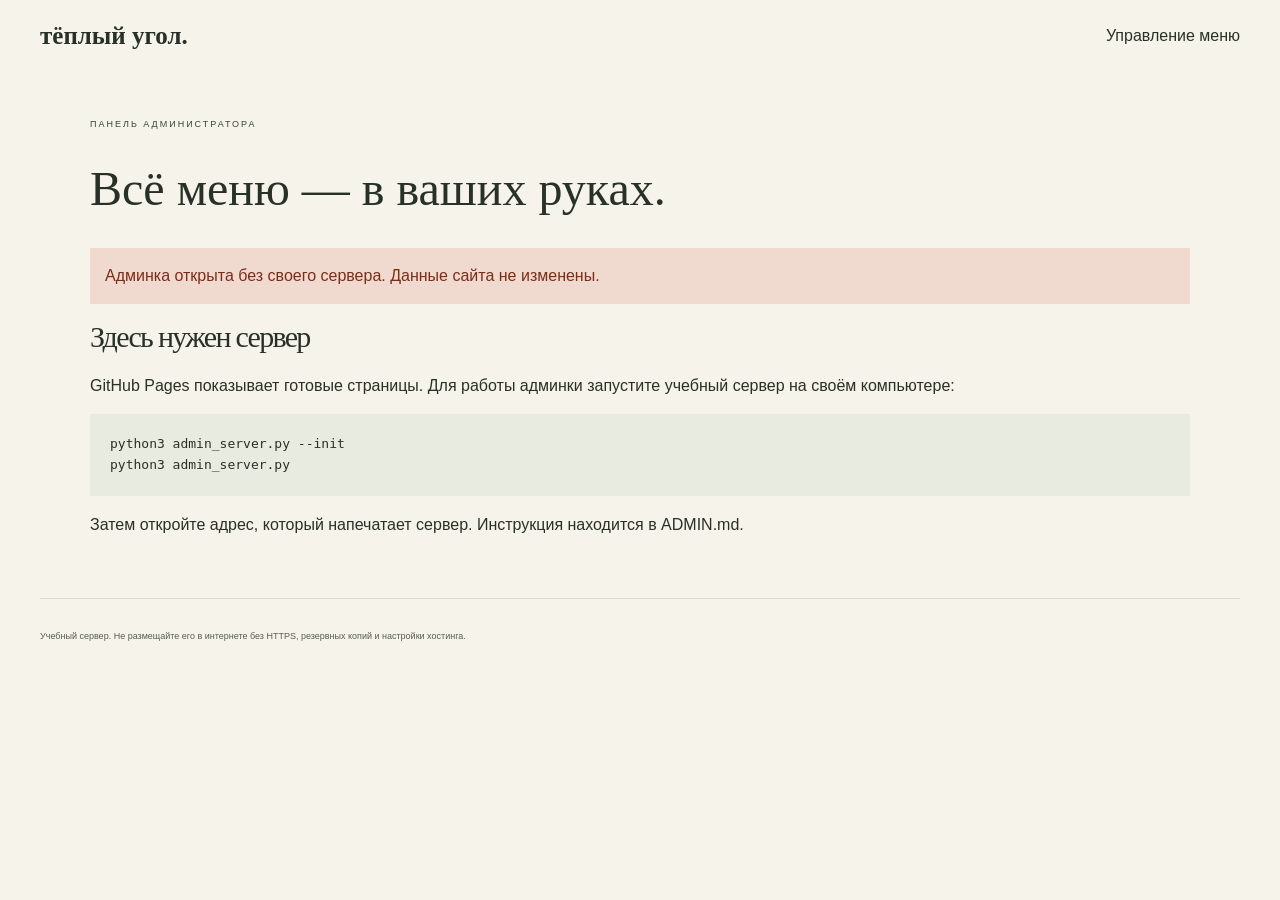
==== admin/index.html @ 33368c1c "Add authenticated local menu admin and static site export" ====
<!doctype html><html lang="ru"><head><meta charset="utf-8"><meta name="viewport" content="width=device-width,initial-scale=1"><meta name="robots" content="noindex"><title>Управление меню — Тёплый угол</title><link rel="stylesheet" href="../style.css"><link rel="stylesheet" href="admin.css"><script src="admin.js" defer></script></head><body><header class="container header"><a class="logo" href="../index.html">тёплый угол.</a><span>Управление меню</span></header><main class="container admin-main"><p class="eyebrow">ПАНЕЛЬ АДМИНИСТРАТОРА</p><h1>Всё меню — в ваших руках.</h1><p id="status" role="status" aria-live="polite">Проверяем подключение к серверу…</p><section id="login-panel" hidden><h2>Вход</h2><p>Используйте пароль, который установили при запуске учебного сервера.</p><form id="login-form"><label>Пароль<input id="password" type="password" autocomplete="current-password" required maxlength="1000"></label><button class="button" type="submit">Войти</button></form></section><section id="offline-panel" hidden><h2>Здесь нужен сервер</h2><p>GitHub Pages показывает готовые страницы. Для работы админки запустите учебный сервер на своём компьютере:</p><pre>python3 admin_server.py --init
python3 admin_server.py</pre><p>Затем откройте адрес, который напечатает сервер. Инструкция находится в ADMIN.md.</p></section><section id="editor" hidden><div class="admin-toolbar"><a class="button" href="../menu.html" target="_blank" rel="noopener">Посмотреть сайт ↗</a><button id="save" class="button" type="button">Сохранить на сервере</button><button id="export" type="button">Скачать сайт ZIP</button><button id="logout" type="button">Выйти</button></div><p class="admin-help">Сохранение обновляет учебный сервер для всех его посетителей. Чтобы изменить публичный сайт GitHub Pages, скачайте ZIP и загрузите его содержимое в репозиторий. Несохранённые изменения в ZIP не попадают.</p><section class="admin-settings"><h2>Сезонное предложение</h2><label>Какой сезон показывать<select id="season"><option value="winter">Осень / зима</option><option value="summer">Лето</option><option value="auto">Автоматически по месяцу</option></select></label><p class="admin-help">Автоматически: май–сентябрь — лето, октябрь–апрель — осень/зима. Часовой пояс — Москва. Новые рецепты и фото всё равно добавляет человек.</p><label>Заголовок баннера<input id="seasonTitle" required maxlength="500"></label><label>Описание баннера<textarea id="seasonDescription" required maxlength="500"></textarea></label></section><div class="section-heading"><h2>Позиции меню</h2><button id="add" class="button" type="button">+ Добавить позицию</button></div><div id="items"></div></section></main><footer class="container footer"><p>Учебный сервер. Не размещайте его в интернете без HTTPS, резервных копий и настройки хостинга.</p></footer></body></html>
---- style.css ----
:root{--paper:#f6f3eb;--ink:#283127;--muted:#686d61;--green:#354732;--line:#d8dccf;--rust:#a34b30;--serif:Georgia,'Times New Roman',serif}*{box-sizing:border-box}html{scroll-behavior:smooth;scroll-padding-top:25px}body{margin:0;background:var(--paper);color:var(--ink);font-family:Arial,Helvetica,sans-serif;line-height:1.6}a{color:inherit}button{font:inherit;cursor:pointer}:focus-visible{outline:3px solid #bd673f;outline-offset:5px}.container{width:min(1240px,calc(100% - 80px));margin-inline:auto}.announcement{text-align:center;background:var(--green);color:#f6f3eb;font-size:10px;letter-spacing:1.2px;padding:8px 15px}.header{display:flex;justify-content:space-between;align-items:center;gap:24px;padding-block:23px}.logo{display:flex;align-items:center;gap:12px;font-family:var(--serif);font-size:25px;font-weight:bold;text-decoration:none;line-height:1}.logo-mark{display:grid;place-items:center;width:42px;height:42px;border:1px solid var(--green);border-radius:50%;font-size:30px}.logo small{display:block;font-family:Arial,sans-serif;font-size:7px;letter-spacing:2.1px;font-weight:normal;margin-top:9px}nav{display:flex;align-items:center;gap:34px}nav a{font-size:12px;text-decoration:none}nav a:hover{text-decoration:underline;text-underline-offset:5px}.nav-cta{border-bottom:1px solid var(--ink);padding-block:8px}.menu-toggle{display:none}.arrow{display:inline-block;font-family:Arial,sans-serif}.hero{position:relative;min-height:700px;height:min(820px,82vh);background:#504231;overflow:hidden;color:#fff9ed;isolation:isolate}.hero-photo{position:absolute;inset:0;width:100%;height:100%;object-fit:cover;object-position:50% 55%;z-index:-3}.hero-shade{position:absolute;inset:0;z-index:-2;background:linear-gradient(90deg,rgba(17,25,17,.68),rgba(17,25,17,.2) 70%),linear-gradient(0deg,rgba(17,25,17,.48),transparent 60%)}.hero-content{height:100%;padding-block:50px 25px;display:flex;flex-direction:column;align-items:flex-start}.eyebrow{font-size:9px;letter-spacing:2px;font-weight:normal;margin:0 0 23px;color:var(--green)}.hero .eyebrow{color:#fff4df;margin-bottom:auto}.hero h1{font-family:var(--serif);font-size:clamp(65px,7.8vw,112px);font-weight:normal;line-height:.98;letter-spacing:-4px;margin:25px 0 35px}.hero h1 em{font-weight:normal;color:#e9d9b5}.hero-bottom{display:flex;align-items:flex-end;justify-content:space-between;width:100%;gap:35px}.hero-bottom p{font-size:14px;line-height:1.8;margin:0}.button{display:inline-flex;align-items:center;justify-content:center;gap:35px;text-decoration:none;font-size:12px;color:#fff9ed;background:var(--green);padding:17px 24px;min-height:48px;transition:background .2s}.button:hover{background:#526647}.hero .button{background:var(--paper);color:var(--ink);min-width:220px}.hero .button:hover{background:#e5dac2}.hero-caption{font-size:8px;letter-spacing:2px;border-top:1px solid #ffffff4d;width:100%;margin-top:40px;padding-top:18px}.quick-visit{display:flex;align-items:center;gap:30px;padding-block:24px}.quick-label{font-size:8px;letter-spacing:1.8px;color:var(--muted)}.quick-visit a{text-decoration:none;font-size:14px}.quick-visit a span{margin-left:20px}.quick-visit p{font-size:11px;color:var(--muted);margin:0 0 0 auto}.quick-visit p span{margin-inline:10px}.values{background:#e9ecdf;border-block:1px solid #d9dfce}.values>.container{display:flex;justify-content:space-between;align-items:center;gap:15px;padding-block:15px;font-size:10px;letter-spacing:.3px}.values span:nth-child(even){color:#73815b;font-size:20px}.section{padding-block:95px}.section-heading{display:flex;justify-content:space-between;align-items:flex-end;gap:30px;margin-bottom:33px}.section-heading .eyebrow{margin-bottom:16px}h2{font-family:var(--serif);font-size:clamp(35px,4vw,55px);font-weight:normal;line-height:1.1;letter-spacing:-1.7px;margin:0}.section-heading>p{font-size:12px;color:var(--muted);margin:0;line-height:1.8}.filters{display:flex;gap:25px;flex-wrap:wrap;border-bottom:1px solid var(--line);margin-bottom:32px}.filters button{font-size:12px;padding:12px 0 16px;background:none;border:0;border-bottom:2px solid transparent;color:var(--muted)}.filters button[aria-pressed=true]{color:var(--ink);border-bottom-color:var(--ink)}.menu-grid{display:grid;grid-template-columns:repeat(3,1fr);gap:32px 27px}.menu-card{min-width:0}.menu-card[hidden]{display:none}.item-art{position:relative;aspect-ratio:500/340;overflow:hidden;background:#d1c0a2}.item-art img{display:block;width:100%;height:100%;object-fit:cover;transition:transform .35s}.menu-card:hover .item-art img{transform:scale(1.035)}.item-art small{position:absolute;top:13px;left:13px;font-size:7px;letter-spacing:1px;background:#fbf6e9db;padding:5px 9px}.item-copy{padding:20px 0 13px;border-bottom:1px solid var(--line)}.item-copy>div{display:flex;justify-content:space-between;align-items:baseline;gap:10px}.item-copy h3{font-family:var(--serif);font-size:25px;font-weight:normal;margin:0 0 12px;line-height:1.2}.price{font-size:13px;white-space:nowrap}.item-copy p{font-size:12px;color:var(--muted);min-height:39px;margin:0 0 16px}.portion{font-size:9px;letter-spacing:1px;color:var(--muted)}.menu-note{font-size:11px;color:var(--muted);margin:25px 0 0}.about{background:#e8ebdf;padding-block:75px}.about-grid{display:grid;grid-template-columns:1fr 1fr;gap:85px;align-items:center}.about-photo{margin:0;position:relative}.about-photo img{display:block;width:100%;height:520px;object-fit:cover}.about-photo figcaption{position:absolute;left:22px;bottom:20px;font-size:8px;letter-spacing:1.4px;color:white;background:#263224b3;padding:10px 14px}.about-copy h2{margin-bottom:28px}.about-copy>p:not(.eyebrow){font-size:14px;color:#5b6554;line-height:1.9;max-width:420px}.text-link{display:inline-block;font-size:12px;text-underline-offset:8px;margin-top:16px}.visit-grid{display:grid;grid-template-columns:1fr 1.15fr;min-height:400px;border:1px solid var(--line)}.visit-info{padding:45px}.visit-info>div+div{margin-top:32px}.visit-info h3{font-size:9px;font-weight:normal;color:var(--muted);letter-spacing:2px;text-transform:uppercase;margin:0 0 11px}.visit-info p{font-family:var(--serif);font-size:24px;margin:0 0 6px}.visit-info small{font-size:10px;color:var(--muted)}.visit-info strong{font-family:Arial,sans-serif;font-size:16px;font-weight:normal;margin-left:20px}.amenities{display:flex;gap:10px;flex-wrap:wrap}.amenities span{font-size:10px;border:1px solid var(--line);padding:5px 11px;border-radius:20px}.visit-message{position:relative;isolation:isolate;display:flex;align-items:flex-end;padding:38px;color:#fff9ed;background:#54412b;overflow:hidden}.visit-message>img{position:absolute;inset:0;width:100%;height:100%;object-fit:cover;z-index:-2}.visit-message:after{content:'';position:absolute;inset:0;background:linear-gradient(0deg,#172017d9,#17201710);z-index:-1}.visit-message .eyebrow{color:#e9dfc8;font-size:8px}.visit-message h3{font-family:var(--serif);font-size:44px;font-weight:normal;line-height:1.1;margin:0 0 26px;letter-spacing:-1px}.visit-message .button{background:var(--paper);color:var(--ink)}.footer{border-top:1px solid var(--line);display:flex;align-items:center;justify-content:space-between;gap:25px;padding-block:30px}.footer-logo{font-family:var(--serif);font-size:25px;text-decoration:none;font-weight:bold;white-space:nowrap}.footer p{font-size:9px;color:var(--muted);margin:0}.footer>a:last-child{font-size:11px;white-space:nowrap}.sr-only{position:absolute;width:1px;height:1px;padding:0;margin:-1px;overflow:hidden;clip-path:inset(50%);white-space:nowrap;border:0}
@media(max-width:950px){.container{width:calc(100% - 48px)}nav{gap:22px}.quick-visit{gap:20px;flex-wrap:wrap}.quick-visit p{width:100%;margin:0}.about-grid{gap:35px}.about-photo img{height:460px}.visit-info{padding:28px}.visit-info p{font-size:21px}.visit-info strong{font-size:14px;margin-left:10px}.visit-message{padding:28px}.visit-message h3{font-size:37px}.item-copy h3{font-size:21px}}
@media(max-width:640px){.container{width:calc(100% - 36px)}.announcement{font-size:8px;letter-spacing:.5px}.header{padding-block:18px;flex-wrap:wrap;gap:16px}.logo{font-size:22px}.logo small{font-size:6px}.logo-mark{height:36px;width:36px;font-size:27px}.menu-toggle{display:block;padding:8px 12px;border:1px solid var(--line);background:transparent;font-size:12px;color:var(--ink)}nav{width:100%;justify-content:space-between;flex-wrap:wrap;gap:16px}body.js-ready nav:not(.is-open){display:none}.nav-cta{display:none}.hero{min-height:640px;height:calc(100svh - 110px);max-height:820px}.hero-photo{object-position:60% center}.hero-shade{background:linear-gradient(90deg,#14201499,#14201422),linear-gradient(0deg,#142014bb,transparent 80%)}.hero-content{padding-block:28px 20px}.hero .eyebrow{font-size:7px;letter-spacing:1.6px}.hero h1{font-size:clamp(56px,15vw,85px);letter-spacing:-2.5px;line-height:1.02;margin:45px 0 26px}.hero-bottom{flex-direction:column;align-items:flex-start;gap:22px}.hero-bottom p{font-size:12px}.hero .button{padding:14px 20px;min-width:205px}.hero-caption{margin-top:28px;font-size:6px;letter-spacing:1.5px;padding-top:15px}.quick-visit{padding-block:24px;gap:9px}.quick-label{width:100%;font-size:7px}.quick-visit a{font-size:16px}.quick-visit p{font-size:9px;margin-top:4px}.quick-visit p span{margin-inline:5px}.values>.container{display:grid;grid-template-columns:1fr 1fr;gap:12px;font-size:9px;text-align:center}.values span:nth-child(even){display:none}.section{padding-block:55px}.section-heading{flex-direction:column;align-items:flex-start;gap:16px;margin-bottom:22px}h2{font-size:37px;letter-spacing:-1.2px}.section-heading .eyebrow{font-size:8px}.section-heading>p{font-size:11px}.section-heading>p br{display:none}.filters{gap:22px;margin-bottom:25px}.filters button{font-size:10px}.menu-grid{grid-template-columns:1fr 1fr;gap:25px 13px}.item-art small{font-size:5px;letter-spacing:.4px;left:7px;top:8px;padding:4px 5px}.item-copy{padding-top:14px}.item-copy>div{flex-direction:column;gap:0}.item-copy h3{font-size:20px;min-height:48px;margin-bottom:5px}.price{font-size:12px;margin-bottom:10px}.item-copy p{font-size:10px;min-height:64px}.portion{font-size:8px}.menu-note{font-size:9px}.about{padding-block:40px}.about-grid{grid-template-columns:1fr;gap:35px}.about-photo img{height:350px}.about-photo figcaption{font-size:6px;left:15px;bottom:15px}.about-copy h2{font-size:37px}.about-copy>p:not(.eyebrow){font-size:13px}.visit-grid{grid-template-columns:1fr}.visit-info{padding:27px}.visit-info p{font-size:23px}.visit-info strong{font-size:14px}.visit-message{min-height:380px;padding:27px}.visit-message h3{font-size:40px}.footer{flex-wrap:wrap;gap:15px;padding-block:25px}.footer p{order:3;width:100%;font-size:8px}.footer>a:last-child{margin-left:auto}.footer-logo{font-size:23px}}
@media(prefers-reduced-motion:reduce){html{scroll-behavior:auto}*{transition:none!important}}
.link-arrow{display:inline-block;vertical-align:middle;flex-shrink:0}.quick-visit a{display:flex;align-items:center;gap:12px}.quick-visit a span{margin-left:0}
/* Общая навигация и внутренние страницы. */
nav a[aria-current="page"]{font-weight:bold;text-decoration:underline;text-underline-offset:7px;text-decoration-thickness:2px}.breadcrumb{display:flex;gap:13px;font-size:11px;color:var(--muted);padding-top:32px;border-top:1px solid var(--line)}.breadcrumb a{text-underline-offset:4px}.page-section{padding-top:45px}.page-section h1{font-family:var(--serif);font-size:clamp(40px,5vw,65px);font-weight:normal;line-height:1.1;letter-spacing:-2px;margin:0;max-width:800px}.page-callout{display:flex;align-items:center;justify-content:space-between;gap:30px;border-block:1px solid var(--line);padding-block:45px;margin-block:50px}.page-callout h2{font-size:38px}.page-callout .eyebrow{margin-bottom:14px}.page-callout p:not(.eyebrow){font-size:12px;color:var(--muted);margin:15px 0 0}.page-callout .button{flex-shrink:0}.footer-nav{display:flex;gap:20px;font-size:11px}.footer-nav a{text-underline-offset:5px}.visit-faq{padding-bottom:70px}.visit-faq h2{font-size:38px}.faq-grid{display:grid;grid-template-columns:repeat(3,1fr);gap:30px;margin-top:30px}.faq-grid article{border-top:1px solid var(--line);padding-top:20px}.faq-grid h3{font-size:16px;font-weight:normal;margin:0 0 10px}.faq-grid p{font-size:13px;color:var(--muted);margin:0}
@media(max-width:950px){nav{gap:20px}.nav-cta{display:none}.footer{flex-wrap:wrap}.footer p{order:3;flex-basis:100%}}
@media(max-width:640px){nav{gap:13px}nav a{font-size:11px}.breadcrumb{padding-top:20px;font-size:10px}.page-section{padding-top:30px}.page-section h1{font-size:39px;letter-spacing:-1px}.page-callout{flex-direction:column;align-items:flex-start;margin-block:35px;padding-block:30px;gap:23px}.page-callout h2,.visit-faq h2{font-size:31px}.faq-grid{grid-template-columns:1fr;gap:23px}.visit-faq{padding-bottom:45px}.footer-nav{gap:15px;font-size:10px}.footer p{order:4}}
/* Фотоменю, сезон и информация для гостей. */
.diet-tag{display:block;color:var(--green);font-size:10px;margin-top:10px}.ingredients{border-top:1px solid var(--line);margin-top:15px;padding-top:10px}.ingredients summary{font-size:11px;cursor:pointer;text-underline-offset:4px}.ingredients p{font-size:11px!important;min-height:0!important;margin:12px 0 0!important}.ingredients strong{font-weight:600}.menu-notes{margin-top:35px;background:#e8ebdf;padding:30px}.menu-notes h2{font-size:29px}.menu-notes p{font-size:13px;color:var(--muted);max-width:850px}.demo-note{font-size:11px!important;line-height:1.7;color:var(--muted);max-width:850px}.season-banner{display:flex;justify-content:space-between;align-items:center;gap:25px;background:#e7d8c2;padding:32px;margin:0 0 28px}.season-banner h2{font-size:35px}.season-banner .eyebrow{margin-bottom:12px}.season-banner p:not(.eyebrow){font-size:12px;margin:15px 0 0}.season-banner a{white-space:nowrap}.home-season{background:#e7d8c2;padding:50px;margin-block:55px}.home-season h2{font-size:45px}.home-season>p:not(.eyebrow){max-width:500px;font-size:14px;color:var(--muted);margin-block:24px}.contact-actions{display:flex;flex-wrap:wrap;align-items:center;gap:15px}.contact-actions .button{border:0;cursor:pointer;font-family:inherit}.contact-link{background:transparent;border:0;border-bottom:1px solid var(--green);padding:6px 0;color:var(--green);font-size:12px}.contact-actions small{flex-basis:100%}.gallery-section{padding-bottom:70px}.cafe-gallery{display:grid;grid-template-columns:repeat(3,1fr);gap:22px;margin-top:25px}.cafe-gallery figure{margin:0}.cafe-gallery img{width:100%;height:300px;object-fit:cover;display:block}.cafe-gallery figcaption{font-size:11px;color:var(--muted);margin-top:12px}dialog{width:min(520px,calc(100% - 36px));padding:35px;border:1px solid var(--line);background:var(--paper);color:var(--ink)}dialog::backdrop{background:#17201799}dialog h2{font-size:30px}dialog p:not(.eyebrow){font-size:14px;color:var(--muted)}.dialog-close{display:block;margin-left:auto;background:transparent;border:0;font-size:27px;color:var(--ink);cursor:pointer}
@media(max-width:640px){.season-banner{flex-direction:column;align-items:flex-start;padding:24px}.season-banner h2{font-size:30px}.season-banner a{white-space:normal}.filters{gap:12px}.filters button{font-size:9px}.home-season{padding:28px 22px;margin-block:35px}.home-season h2{font-size:35px}.menu-notes{padding:23px}.cafe-gallery{grid-template-columns:1fr;gap:25px}.cafe-gallery img{height:300px}.gallery-section{padding-bottom:45px}.ingredients summary{font-size:10px}.ingredients p{font-size:10px!important}.contact-actions{gap:14px}.diet-tag{font-size:9px}.demo-note{font-size:10px!important}}
body:not(.js-ready) .contact-actions button{display:none}
:root{--muted:#575e51}.home-season>p:not(.eyebrow){color:#505747}.skip-link{position:fixed;top:8px;left:8px;z-index:100;background:var(--paper);color:var(--ink);padding:12px 18px;transform:translateY(-160%)}.skip-link:focus{transform:translateY(0)}.menu-toggle,.dialog-close{min-width:44px;min-height:44px}.contact-link{min-height:44px}
.season-banner[hidden],.home-season[hidden]{display:none}.filters button:disabled{opacity:.55;cursor:default}
---- admin/admin.css ----
.admin-main{padding-block:45px;max-width:1100px}.admin-main h1{font-family:var(--serif);font-size:48px;line-height:1.1;font-weight:normal}.admin-main h2{font-size:30px;margin-bottom:20px}label{display:flex;flex-direction:column;font-size:12px;gap:7px}input,select,textarea{width:100%;padding:12px;background:#fffdf7;color:var(--ink);border:1px solid #a8ae9e;border-radius:3px;font:inherit;font-size:14px}textarea{min-height:90px;resize:vertical}button:not(.button){padding:10px 15px;background:transparent;border:1px solid #a8ae9e;color:var(--ink);font:inherit;cursor:pointer;min-height:44px}button:disabled{opacity:.55;cursor:wait}.button{border:0;font:inherit;font-size:12px;cursor:pointer}#login-form{max-width:400px;display:grid;gap:20px}#status{padding:15px;background:#e8ebdf;min-height:55px}#status.error{background:#f0d9cf;color:#7b2d18}.admin-toolbar{display:flex;flex-wrap:wrap;gap:12px;margin-block:25px}.admin-help{font-size:12px;color:var(--muted);line-height:1.8}.admin-settings{background:#e8ebdf;padding:28px;display:grid;gap:18px;margin-bottom:40px}.admin-settings h2{margin:0}.admin-item{padding:25px;border:1px solid var(--line);margin-bottom:22px;background:#fbf9f1}.admin-item h3{font-family:var(--serif);font-size:26px;font-weight:normal;margin-top:0}.item-fields{display:grid;grid-template-columns:1fr 1fr;gap:18px}.full-field{grid-column:1/-1}.check-label{flex-direction:row;align-items:center;gap:10px}.check-label input{width:20px;height:20px}.item-image{width:110px;height:80px;object-fit:cover}.item-actions{display:flex;align-items:center;justify-content:space-between;gap:15px;margin-top:20px}pre{white-space:pre-wrap;background:#e8ebdf;padding:20px;font-size:13px;overflow-wrap:anywhere}[hidden]{display:none!important}@media(max-width:640px){.admin-main h1{font-size:36px}.item-fields{grid-template-columns:1fr}.admin-item{padding:18px}.admin-settings{padding:20px}.admin-toolbar>*{flex-grow:1;text-align:center}.admin-main{padding-top:30px}}
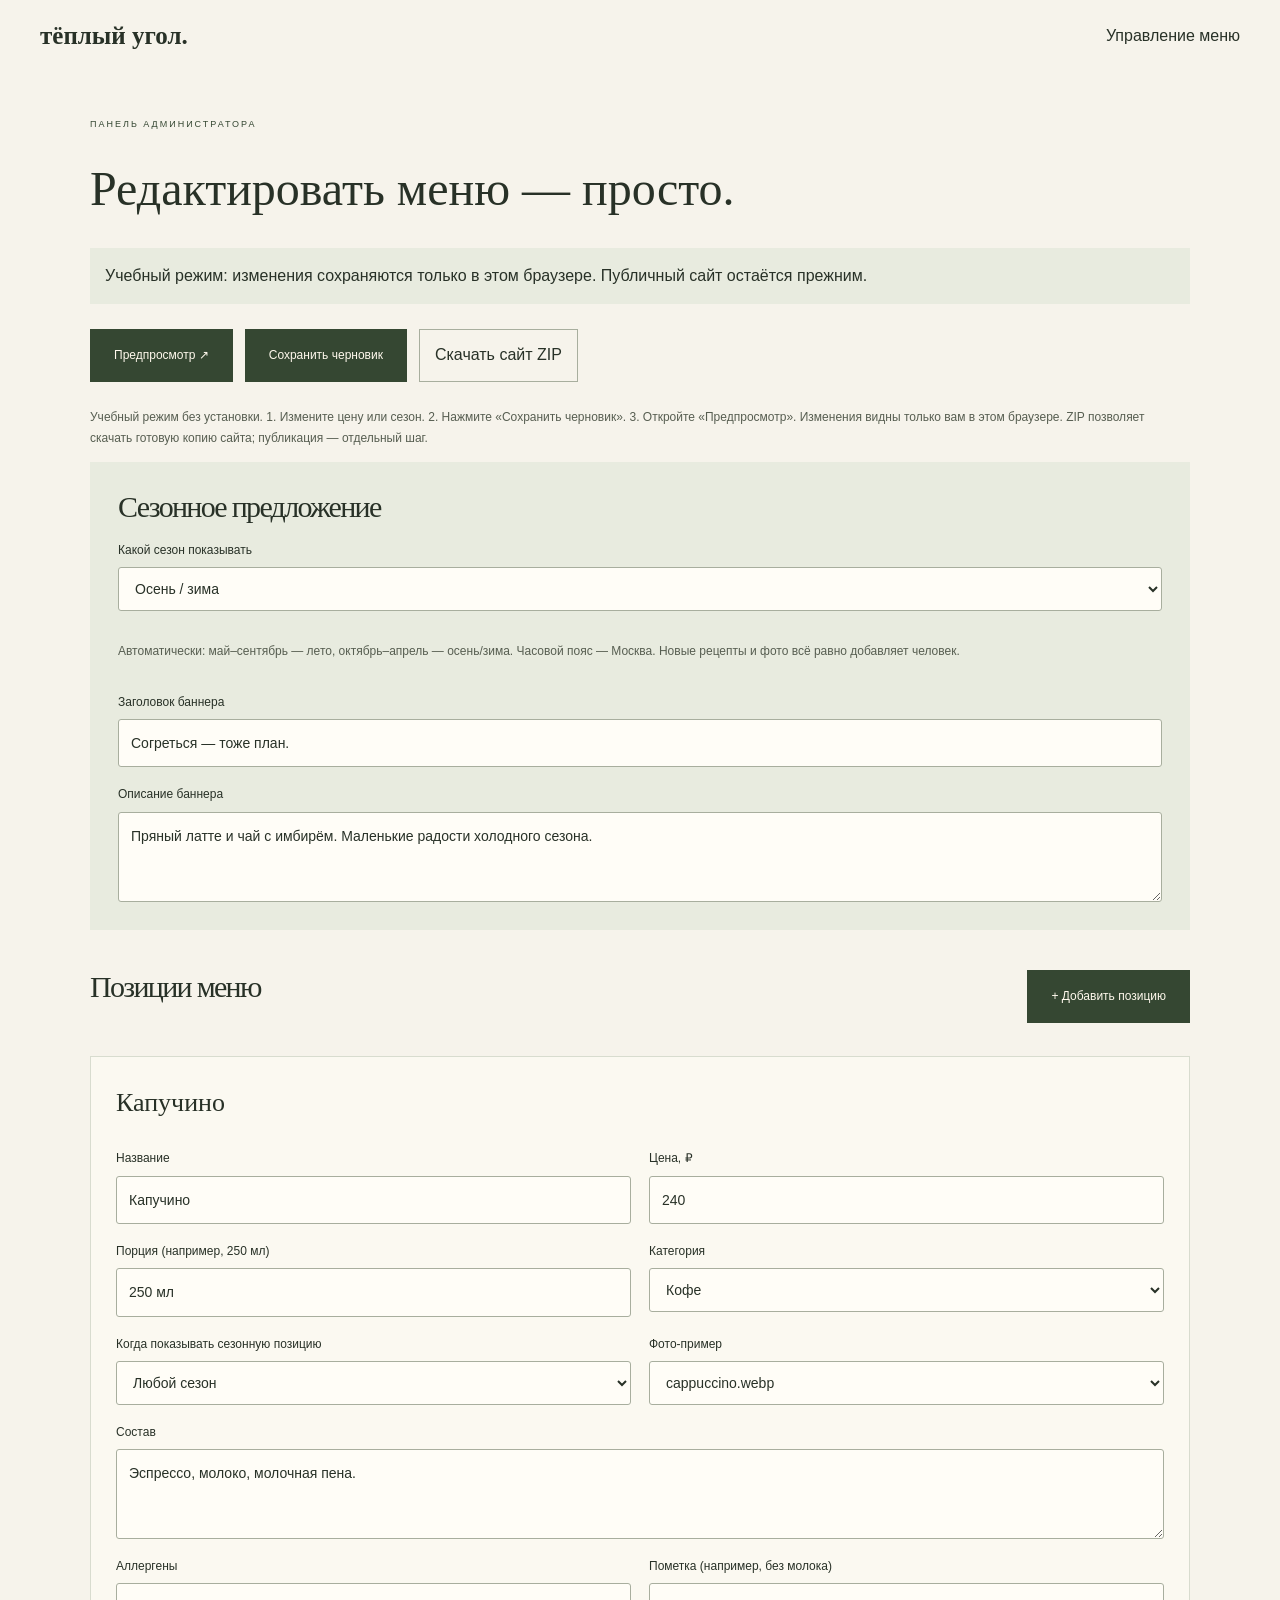
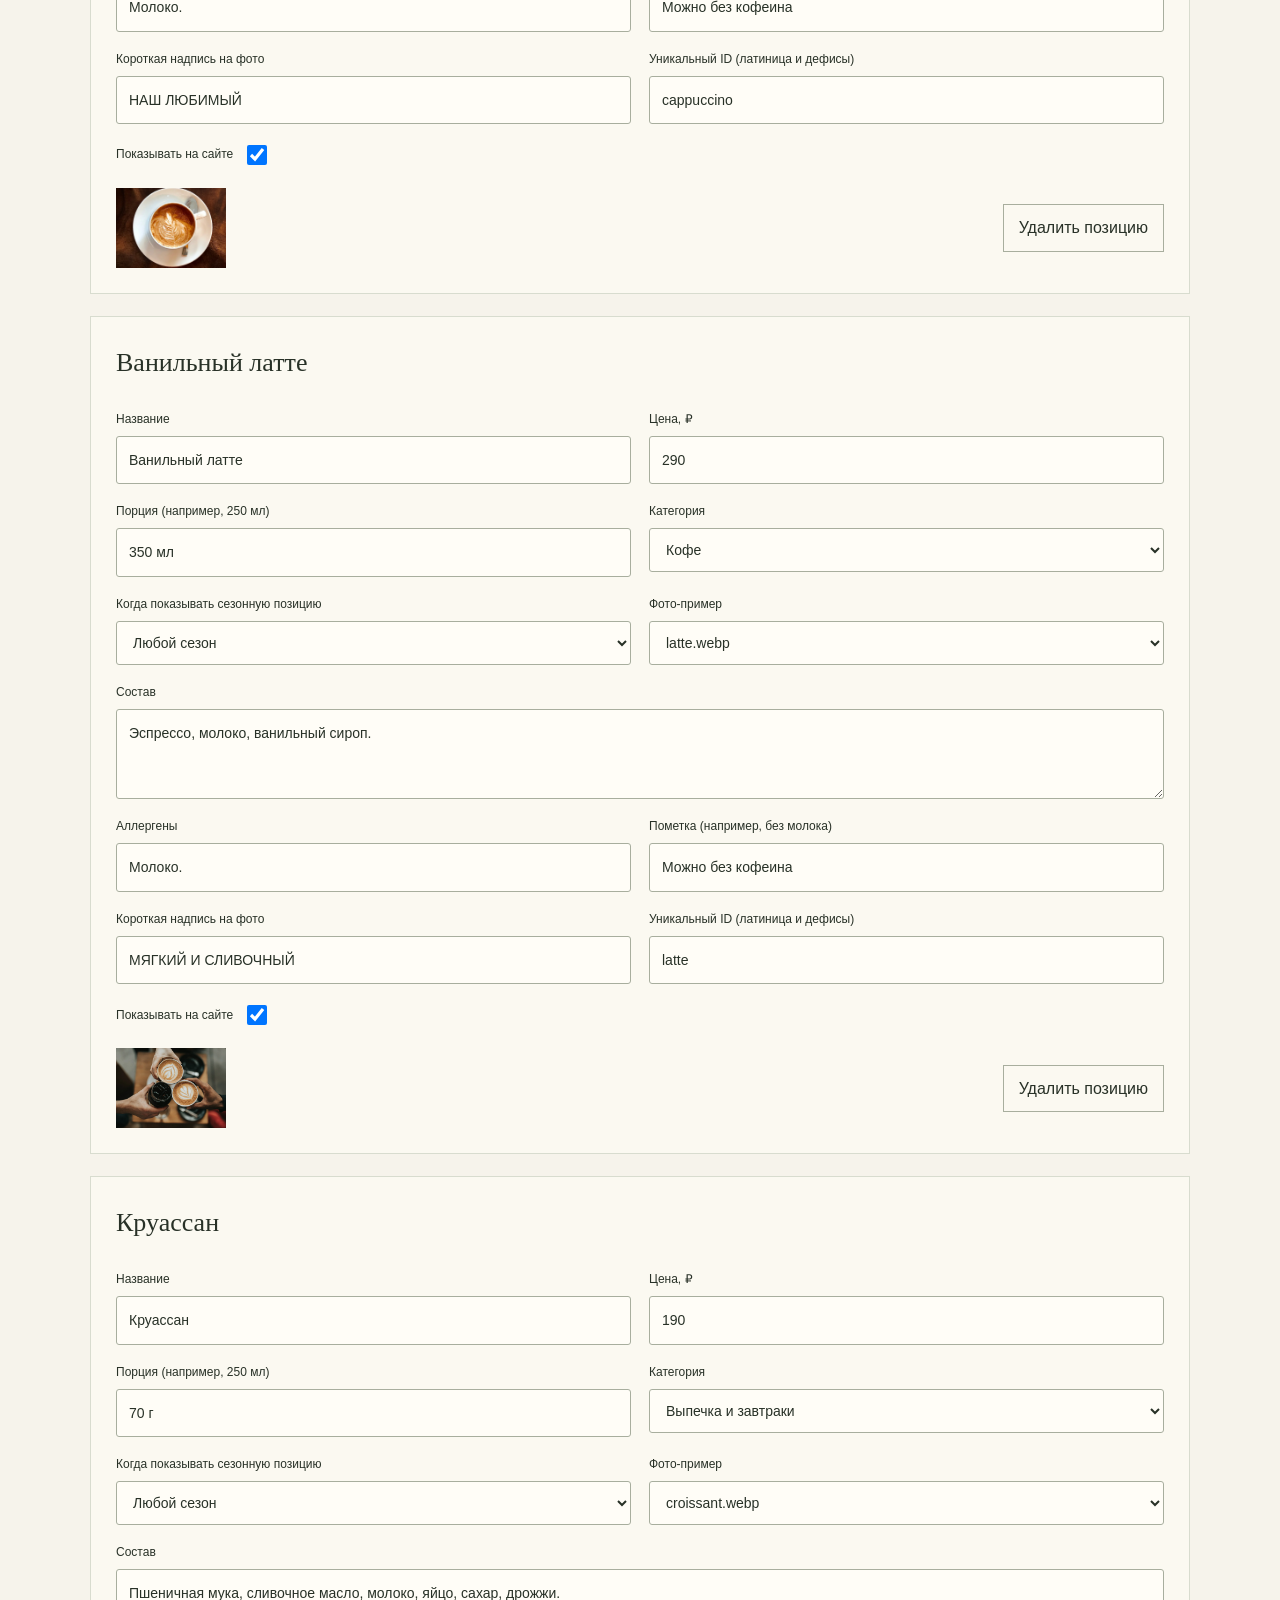
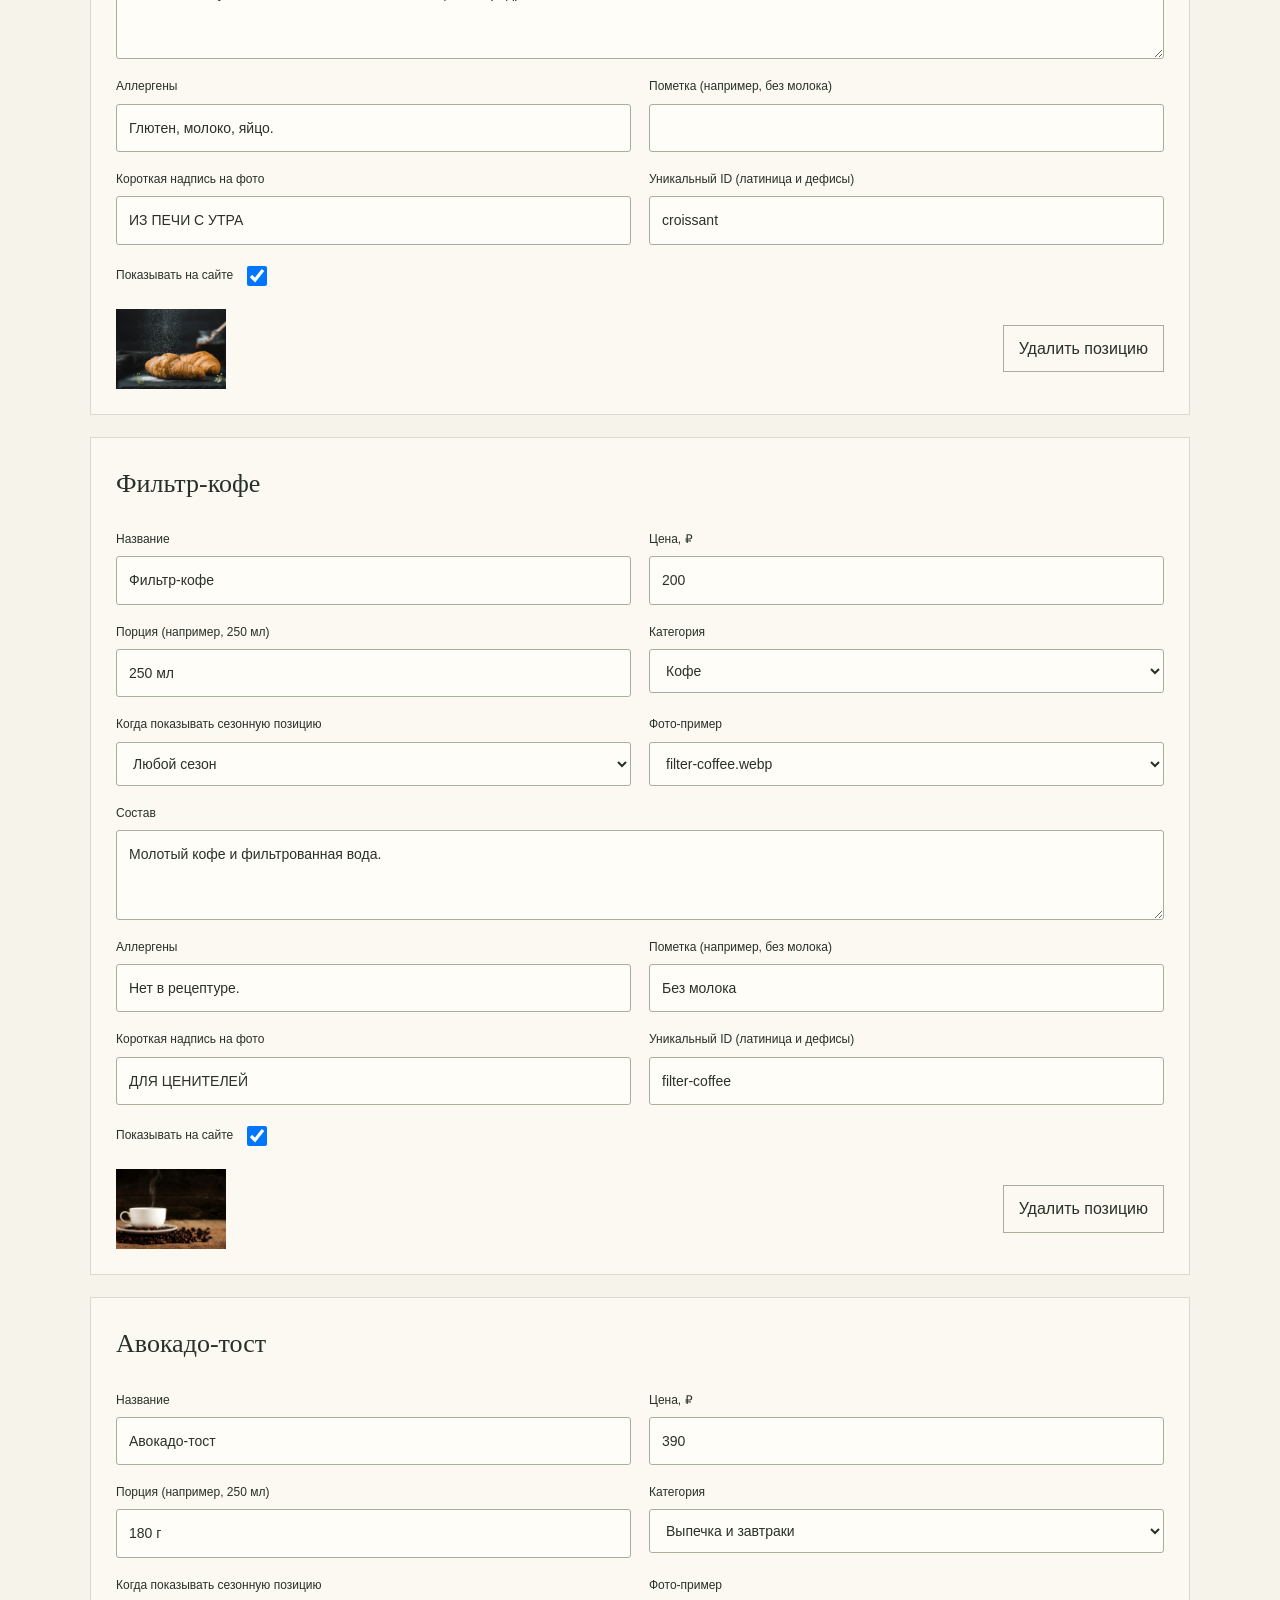
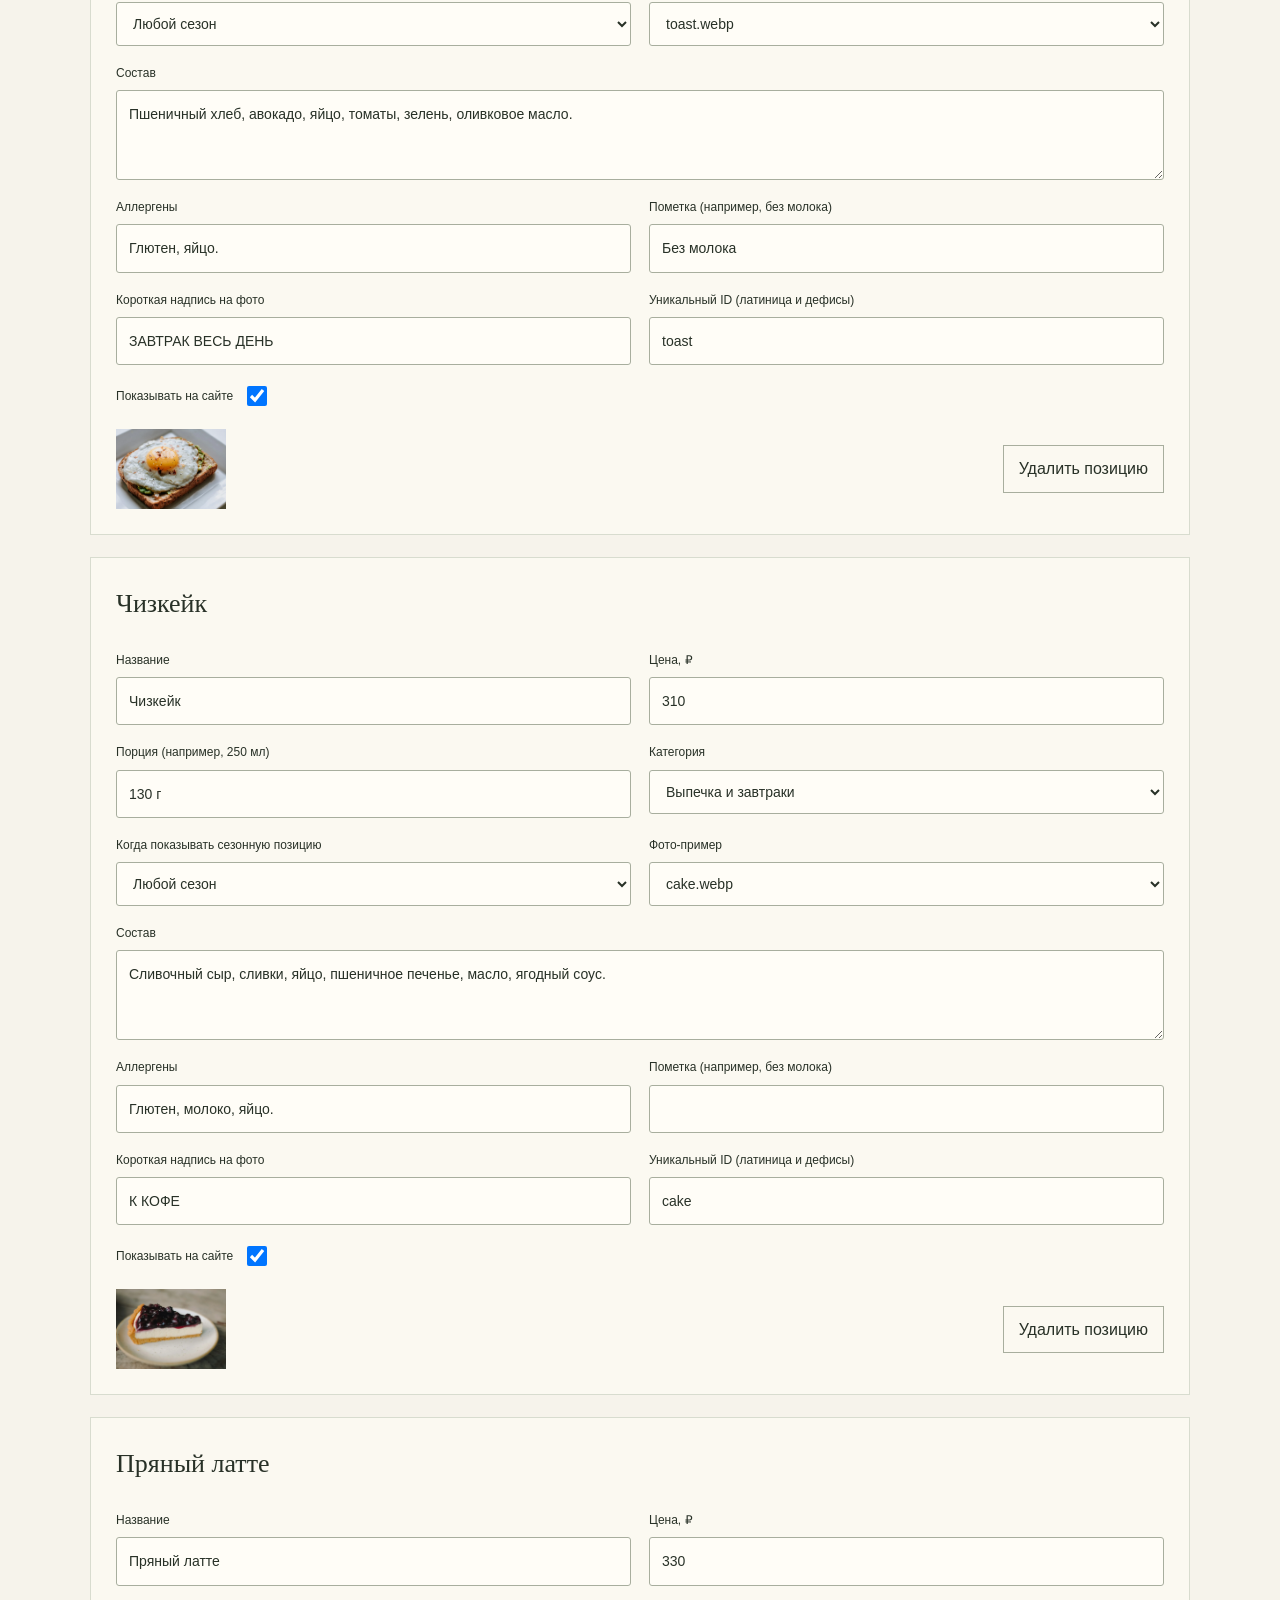
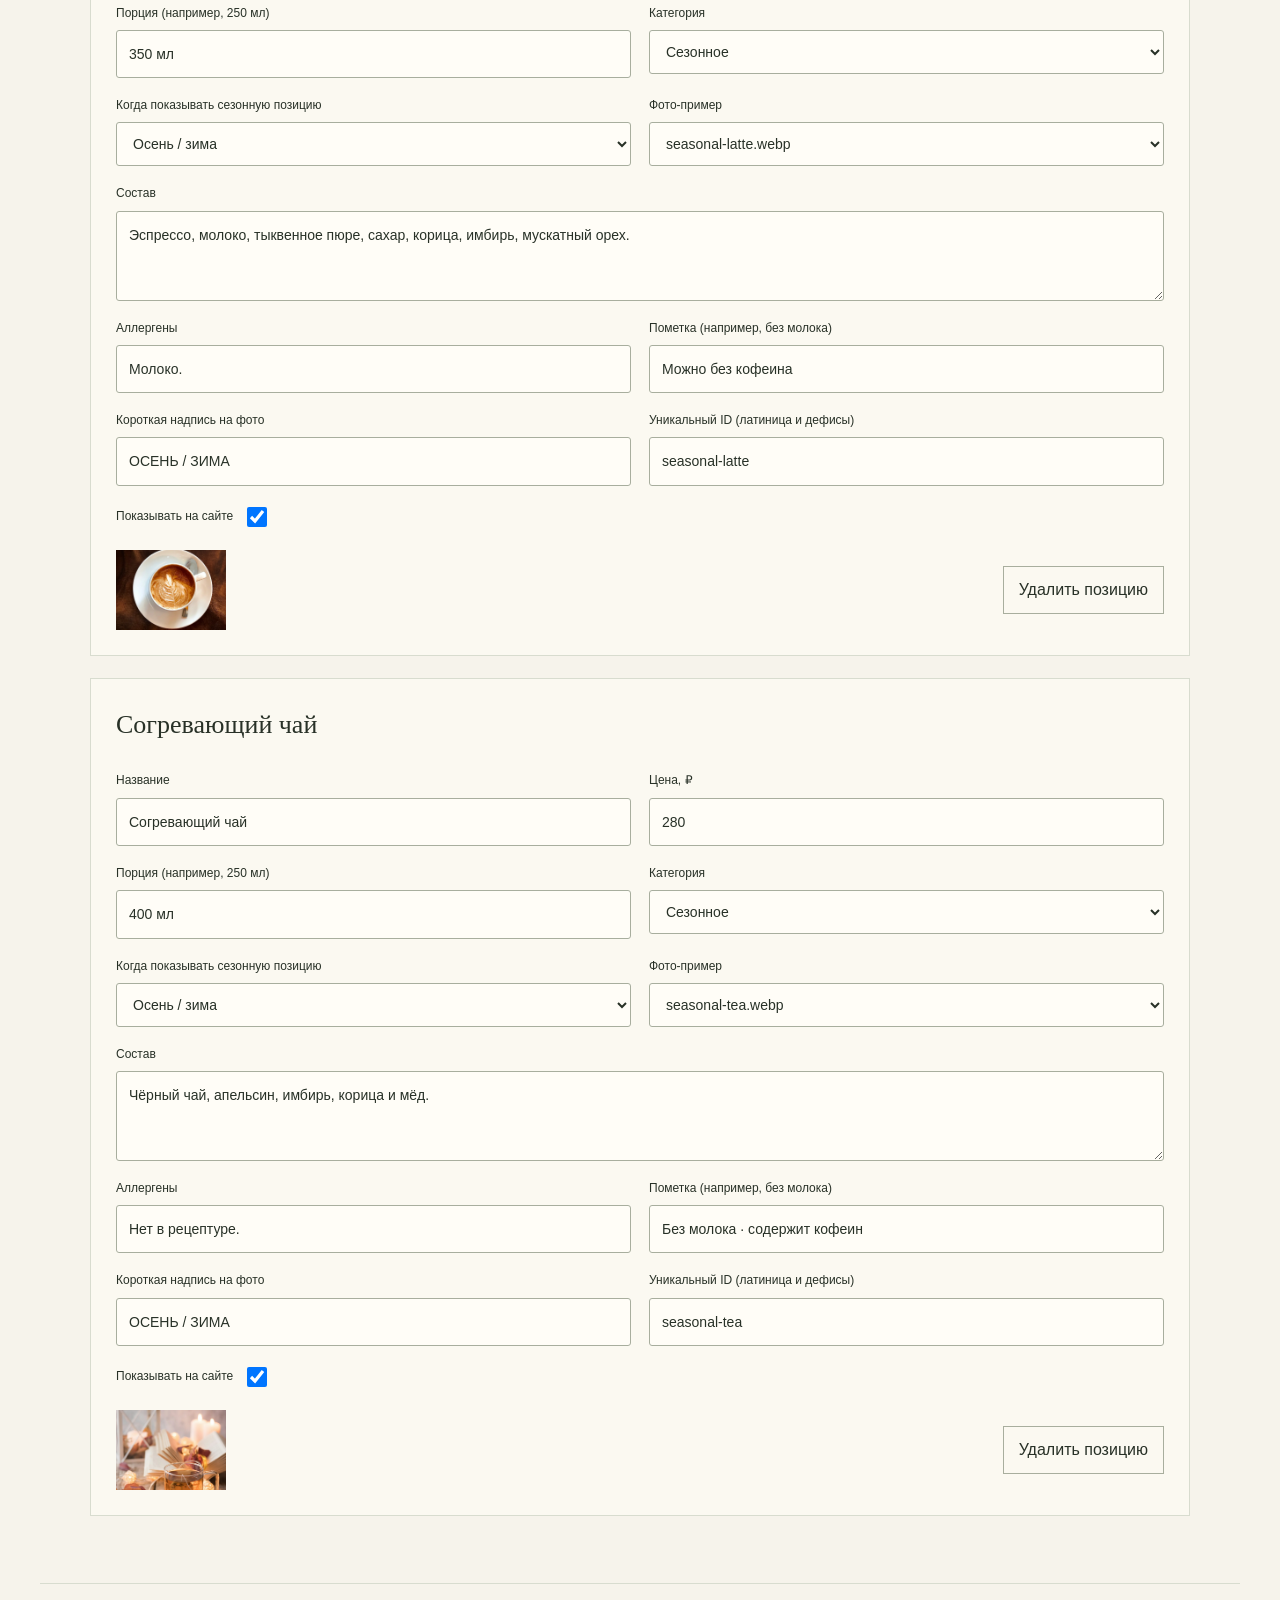
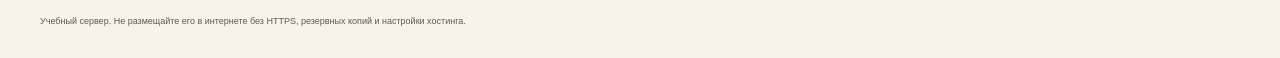
==== commit df50ea78: "Make menu editor usable in browser without installation" ====
--- a/admin/index.html
+++ b/admin/index.html
@@ -1,2 +1,2 @@
-<!doctype html><html lang="ru"><head><meta charset="utf-8"><meta name="viewport" content="width=device-width,initial-scale=1"><meta name="robots" content="noindex"><title>Управление меню — Тёплый угол</title><link rel="stylesheet" href="../style.css"><link rel="stylesheet" href="admin.css"><script src="admin.js" defer></script></head><body><header class="container header"><a class="logo" href="../index.html">тёплый угол.</a><span>Управление меню</span></header><main class="container admin-main"><p class="eyebrow">ПАНЕЛЬ АДМИНИСТРАТОРА</p><h1>Всё меню — в ваших руках.</h1><p id="status" role="status" aria-live="polite">Проверяем подключение к серверу…</p><section id="login-panel" hidden><h2>Вход</h2><p>Используйте пароль, который установили при запуске учебного сервера.</p><form id="login-form"><label>Пароль<input id="password" type="password" autocomplete="current-password" required maxlength="1000"></label><button class="button" type="submit">Войти</button></form></section><section id="offline-panel" hidden><h2>Здесь нужен сервер</h2><p>GitHub Pages показывает готовые страницы. Для работы админки запустите учебный сервер на своём компьютере:</p><pre>python3 admin_server.py --init
+<!doctype html><html lang="ru"><head><meta charset="utf-8"><meta name="viewport" content="width=device-width,initial-scale=1"><meta name="robots" content="noindex"><title>Управление меню — Тёплый угол</title><link rel="stylesheet" href="../style.css"><link rel="stylesheet" href="admin.css"><script src="jszip.min.js" defer></script><script src="demo-export.js" defer></script><script src="admin.js" defer></script></head><body><header class="container header"><a class="logo" href="../index.html">тёплый угол.</a><span>Управление меню</span></header><main class="container admin-main"><p class="eyebrow">ПАНЕЛЬ АДМИНИСТРАТОРА</p><h1>Редактировать меню — просто.</h1><p id="status" role="status" aria-live="polite">Проверяем подключение к серверу…</p><section id="login-panel" hidden><h2>Вход</h2><p>Используйте пароль, который установили при запуске учебного сервера.</p><form id="login-form"><label>Пароль<input id="password" type="password" autocomplete="current-password" required maxlength="1000"></label><button class="button" type="submit">Войти</button></form></section><section id="offline-panel" hidden><h2>Здесь нужен сервер</h2><p>GitHub Pages показывает готовые страницы. Для работы админки запустите учебный сервер на своём компьютере:</p><pre>python3 admin_server.py --init
 python3 admin_server.py</pre><p>Затем откройте адрес, который напечатает сервер. Инструкция находится в ADMIN.md.</p></section><section id="editor" hidden><div class="admin-toolbar"><a class="button" href="../menu.html" target="_blank" rel="noopener">Посмотреть сайт ↗</a><button id="save" class="button" type="button">Сохранить на сервере</button><button id="export" type="button">Скачать сайт ZIP</button><button id="logout" type="button">Выйти</button></div><p class="admin-help">Сохранение обновляет учебный сервер для всех его посетителей. Чтобы изменить публичный сайт GitHub Pages, скачайте ZIP и загрузите его содержимое в репозиторий. Несохранённые изменения в ZIP не попадают.</p><section class="admin-settings"><h2>Сезонное предложение</h2><label>Какой сезон показывать<select id="season"><option value="winter">Осень / зима</option><option value="summer">Лето</option><option value="auto">Автоматически по месяцу</option></select></label><p class="admin-help">Автоматически: май–сентябрь — лето, октябрь–апрель — осень/зима. Часовой пояс — Москва. Новые рецепты и фото всё равно добавляет человек.</p><label>Заголовок баннера<input id="seasonTitle" required maxlength="500"></label><label>Описание баннера<textarea id="seasonDescription" required maxlength="500"></textarea></label></section><div class="section-heading"><h2>Позиции меню</h2><button id="add" class="button" type="button">+ Добавить позицию</button></div><div id="items"></div></section></main><footer class="container footer"><p>Учебный сервер. Не размещайте его в интернете без HTTPS, резервных копий и настройки хостинга.</p></footer></body></html>
--- a/style.css
+++ b/style.css
@@ -13,3 +13,4 @@
 body:not(.js-ready) .contact-actions button{display:none}
 :root{--muted:#575e51}.home-season>p:not(.eyebrow){color:#505747}.skip-link{position:fixed;top:8px;left:8px;z-index:100;background:var(--paper);color:var(--ink);padding:12px 18px;transform:translateY(-160%)}.skip-link:focus{transform:translateY(0)}.menu-toggle,.dialog-close{min-width:44px;min-height:44px}.contact-link{min-height:44px}
 .season-banner[hidden],.home-season[hidden]{display:none}.filters button:disabled{opacity:.55;cursor:default}
+.preview-notice{background:#f0dab2;color:#302d24;padding:15px 20px;font-size:13px;text-align:center}.preview-notice a{font-weight:bold;text-underline-offset:4px}
